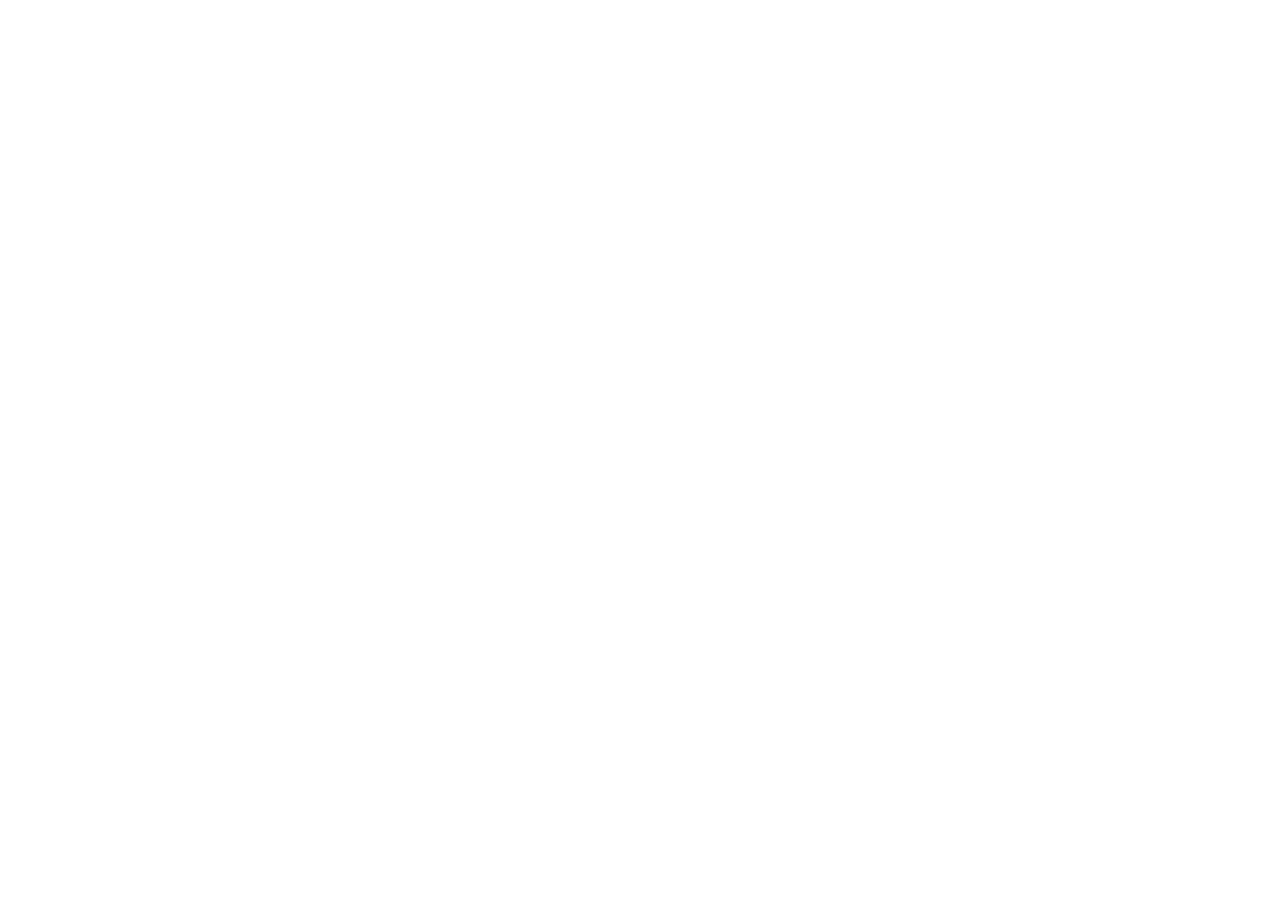
==== index.html @ 4b2efb28 "first commit" ====
<!DOCTYPE html>
<html lang="en">
<head>
    <meta charset="UTF-8">
    <meta name="viewport" content="width=device-width, initial-scale=1.0">
    <title>Document</title>
</head>
<body>
    
</body>
</html>
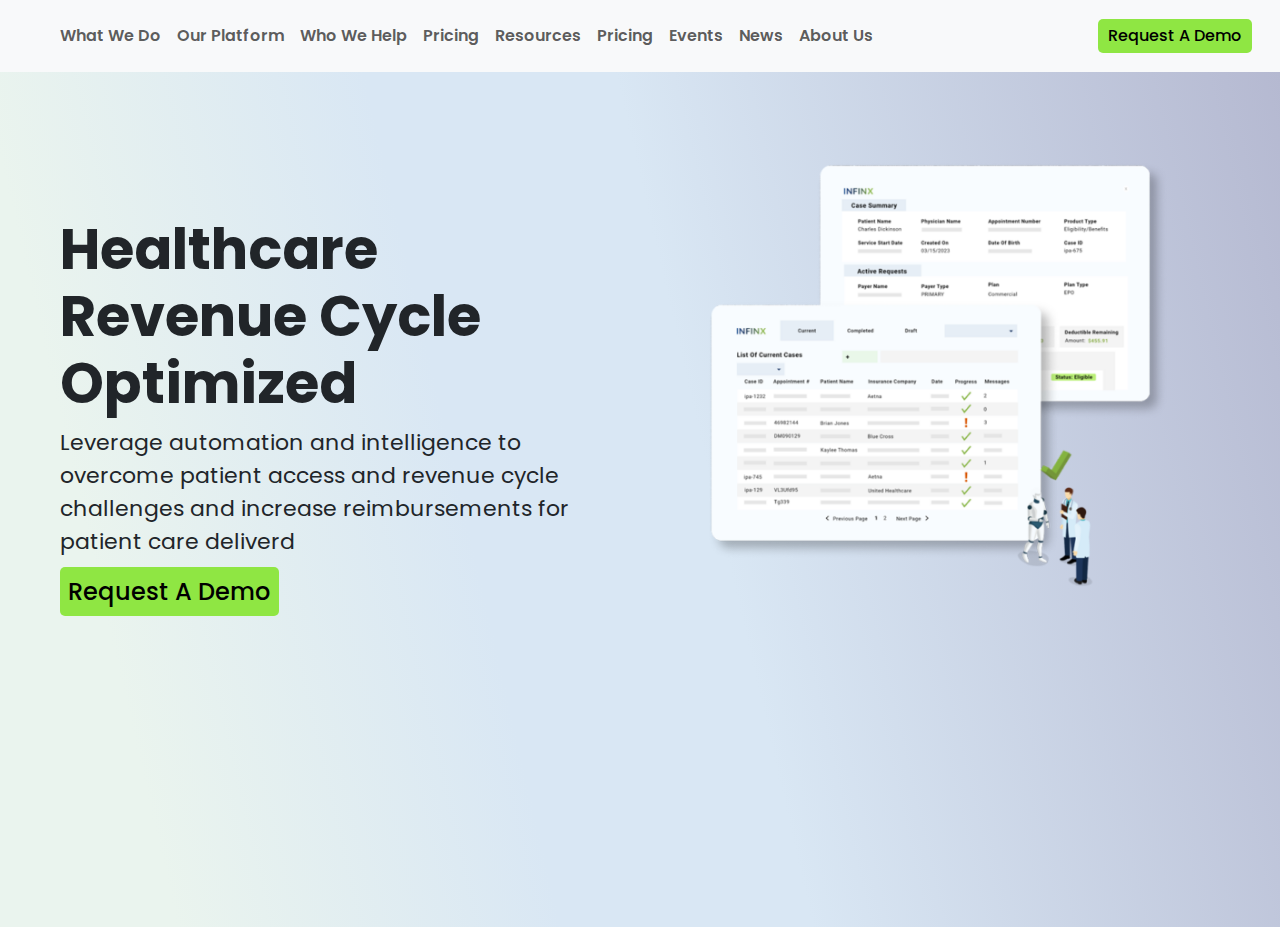
==== commit 75f78ab4: "first commit" ====
--- a/index.html
+++ b/index.html
@@ -1,11 +1,140 @@
 <!DOCTYPE html>
 <html lang="en">
-<head>
-    <meta charset="UTF-8">
-    <meta name="viewport" content="width=device-width, initial-scale=1.0">
+  <head>
+    <meta charset="UTF-8" />
+    <meta name="viewport" content="width=device-width, initial-scale=1.0" />
+    <link
+      href="https://cdn.jsdelivr.net/npm/bootstrap@5.3.3/dist/css/bootstrap.min.css"
+      rel="stylesheet"
+      integrity="sha384-QWTKZyjpPEjISv5WaRU9OFeRpok6YctnYmDr5pNlyT2bRjXh0JMhjY6hW+ALEwIH"
+      crossorigin="anonymous"
+    />
+
+    <link
+      rel="stylesheet"
+      href="https://cdn.jsdelivr.net/npm/bootstrap-icons@1.11.3/font/bootstrap-icons.min.css"
+    />
+
+    <link rel="preconnect" href="https://fonts.googleapis.com" />
+    <link rel="preconnect" href="https://fonts.gstatic.com" crossorigin />
+    <link
+      href="https://fonts.googleapis.com/css2?family=Poppins:wght@400;500;600;700;800;900&family=Roboto:wght@100;300;400;500&display=swap"
+      rel="stylesheet"
+    />
+    <link rel="stylesheet" href="style.css" />
     <title>Document</title>
-</head>
-<body>
-    
-</body>
-</html>+  </head>
+  <body class="poppins-regular">
+    <!-- Navigation Bar Start  -->
+    <nav class="navbar p-lg-3 sticky-top navbar-expand-lg bg-body-tertiary">
+      <div class="container-fluid">
+        <a class="navbar-brand" href="#">
+          <img
+            src="https://www.infinx.com/wp-content/uploads/2023/02/Infinx-Logo-2023-1.png"
+            alt=""
+          />
+        </a>
+        <!-- <button
+          
+        >
+          <span class="navbar-toggler-icon"></span>
+        </button> -->
+        <div
+          style="outline: none; border: none"
+          class="navbar-toggler hamburger"
+          type="button"
+          data-bs-toggle="collapse"
+          data-bs-target="#navbarSupportedContent"
+          aria-controls="navbarSupportedContent"
+          aria-expanded="false"
+          aria-label="Toggle navigation"
+          id="hamburger-1"
+        >
+          <span class="line"></span>
+          <span class="line"></span>
+          <span class="line"></span>
+        </div>
+        <div class="collapse navbar-collapse" id="navbarSupportedContent">
+          <ul class="ms-lg-2 navbar-nav me-auto mb-2 mb-lg-0">
+            <li class="nav-item">
+              <a class="nav-link" aria-current="page" href="#">What We Do</a>
+            </li>
+            <li class="nav-item">
+              <a class="nav-link" href="#">Our Platform</a>
+            </li>
+            <li class="nav-item">
+              <a class="nav-link" href="#">Who We Help</a>
+            </li>
+            <li class="nav-item">
+              <a class="nav-link" href="#">Pricing</a>
+            </li>
+            <li class="nav-item">
+              <a class="nav-link" href="#">Resources</a>
+            </li>
+            <li class="nav-item">
+              <a class="nav-link" href="#">Pricing</a>
+            </li>
+            <li class="nav-item">
+              <a class="nav-link" href="#">Events </a>
+            </li>
+            <li class="nav-item">
+              <a class="nav-link" href="#">News</a>
+            </li>
+            <li class="nav-item">
+              <a class="nav-link" href="#">About Us</a>
+            </li>
+            <!-- <li class="nav-item dropdown">
+              <a
+                class="nav-link dropdown-toggle"
+                href="#"
+                role="button"
+                data-bs-toggle="dropdown"
+                aria-expanded="false"
+              >
+                Dropdown
+              </a>
+              <ul class="dropdown-menu">
+                <li><a class="dropdown-item" href="#">Action</a></li>
+                <li><a class="dropdown-item" href="#">Another action</a></li>
+                <li><hr class="dropdown-divider" /></li>
+                <li>
+                  <a class="dropdown-item" href="#">Something else here</a>
+                </li>
+              </ul>
+            </li> -->
+          </ul>
+          <button class="btn_theme">Request A Demo</button>
+        </div>
+      </div>
+    </nav>
+    <!-- Navigation Bar End  -->
+    <div class="container-fluid main-body " >
+        <div class="row pt-md-5 p-lg-5">
+            <div class="mt-md-5 col-12 col-md-6 col-lg-6 pt-5">
+                <h1 class="fw-bold main-title">Healthcare Revenue Cycle Optimized</h1>
+                <p class="font-size-5">Leverage automation and intelligence to overcome patient access and revenue cycle challenges and increase reimbursements for patient care deliverd</p>
+                <a href="#" class="btn_theme fs-4 p-2 mt-5 ">Request A Demo</a>
+            </div>
+            <div class="col-12  col-md-6 col-lg-6 position-relative">
+                <img class="main_page_img mt-5 mt-md-2" src="images/main-poster.png" alt="image" />
+            </div>
+        </div>
+    </div>
+
+    <script
+      src="https://cdn.jsdelivr.net/npm/bootstrap@5.3.3/dist/js/bootstrap.bundle.min.js"
+      integrity="sha384-YvpcrYf0tY3lHB60NNkmXc5s9fDVZLESaAA55NDzOxhy9GkcIdslK1eN7N6jIeHz"
+      crossorigin="anonymous"
+    ></script>
+    <script>
+      document.addEventListener("DOMContentLoaded", function () {
+        var hamburgers = document.querySelectorAll(".hamburger");
+        hamburgers.forEach(function (hamburger) {
+          hamburger.addEventListener("click", function () {
+            this.classList.toggle("is-active");
+          });
+        });
+      });
+    </script>
+  </body>
+</html>
--- a/style.css
+++ b/style.css
@@ -0,0 +1,137 @@
+:root {
+    --theme-color: #8fe643;
+    --theme-backgrounc-color: white;
+    --theme-text-color: black;
+}
+*{
+    /* border:1px solid red; */
+}
+.poppins-regular {
+    font-family: "Poppins", sans-serif;
+    font-weight: 400;
+    font-style: normal;
+}
+
+.poppins-medium {
+    font-family: "Poppins", sans-serif;
+    font-weight: 500;
+    font-style: normal;
+}
+
+.poppins-semibold {
+    font-family: "Poppins", sans-serif;
+    font-weight: 600;
+    font-style: normal;
+}
+
+.poppins-bold {
+    font-family: "Poppins", sans-serif;
+    font-weight: 700;
+    font-style: normal;
+}
+
+.poppins-extrabold {
+    font-family: "Poppins", sans-serif;
+    font-weight: 800;
+    font-style: normal;
+}
+
+.poppins-black {
+    font-family: "Poppins", sans-serif;
+    font-weight: 900;
+    font-style: normal;
+}
+
+
+body {
+    /* font-family: "Poppins", sans-serif; */
+}
+
+a {
+    text-decoration: none;
+    color: black;
+}
+
+.navbar-nav .nav-item .nav-link {
+    font-weight: 600;
+    transition: all 0.4s ease-in;
+}
+
+.navbar-nav .nav-item .nav-link:hover {
+    color: var(--theme-color);
+}
+
+.btn_theme {
+    padding: 5px 10px;
+    outline: none;
+    border: none;
+    background-color: var(--theme-color);
+    border-radius: 5px;
+    font-weight: 500;
+}
+
+.hamburger .line {
+    width: 50px;
+    height: 5px;
+    background-color: var(--theme-color);
+    display: block;
+    margin: 8px auto;
+    -webkit-transition: all 0.3s ease-in-out;
+    -o-transition: all 0.3s ease-in-out;
+    transition: all 0.3s ease-in-out;
+}
+
+.hamburger:hover {
+    cursor: pointer;
+}
+
+#hamburger-1.is-active .line:nth-child(2) {
+    opacity: 0;
+}
+
+#hamburger-1.is-active .line:nth-child(1) {
+    -webkit-transform: translateY(13px) rotate(45deg);
+    -ms-transform: translateY(13px) rotate(45deg);
+    -o-transform: translateY(13px) rotate(45deg);
+    transform: translateY(13px) rotate(45deg);
+}
+
+#hamburger-1.is-active .line:nth-child(3) {
+    -webkit-transform: translateY(-13px) rotate(-45deg);
+    -ms-transform: translateY(-13px) rotate(-45deg);
+    -o-transform: translateY(-13px) rotate(-45deg);
+    transform: translateY(-13px) rotate(-45deg);
+}
+
+.main-body {
+    min-height:90vh;
+    background: transparent linear-gradient(257deg, #B5B9D1 0%, #D9E7F4 45%, #D9E7F4 62%, #EAF4EE 88%, #EAF4EE 100%) 0% 0% no-repeat padding-box !important;
+}
+
+.main_page_img {
+    width: 400px;
+    top: 50%;
+    left: 50%;
+    position: relative;
+    transform: translate(-50%, -50%);
+}
+
+@media screen and (min-width: 892px) {
+    .main-title {
+        font-size: 3.5rem;
+    }
+
+    .font-size-5 {
+        font-size: 22px;
+    }
+
+    .main_page_img {
+        width: 500px;
+        top: 50%;
+        left: 50%;
+        position: relative;
+        transform: translate(-50%, -50%);
+    }
+    .main-body {
+        min-height:95vh;}
+}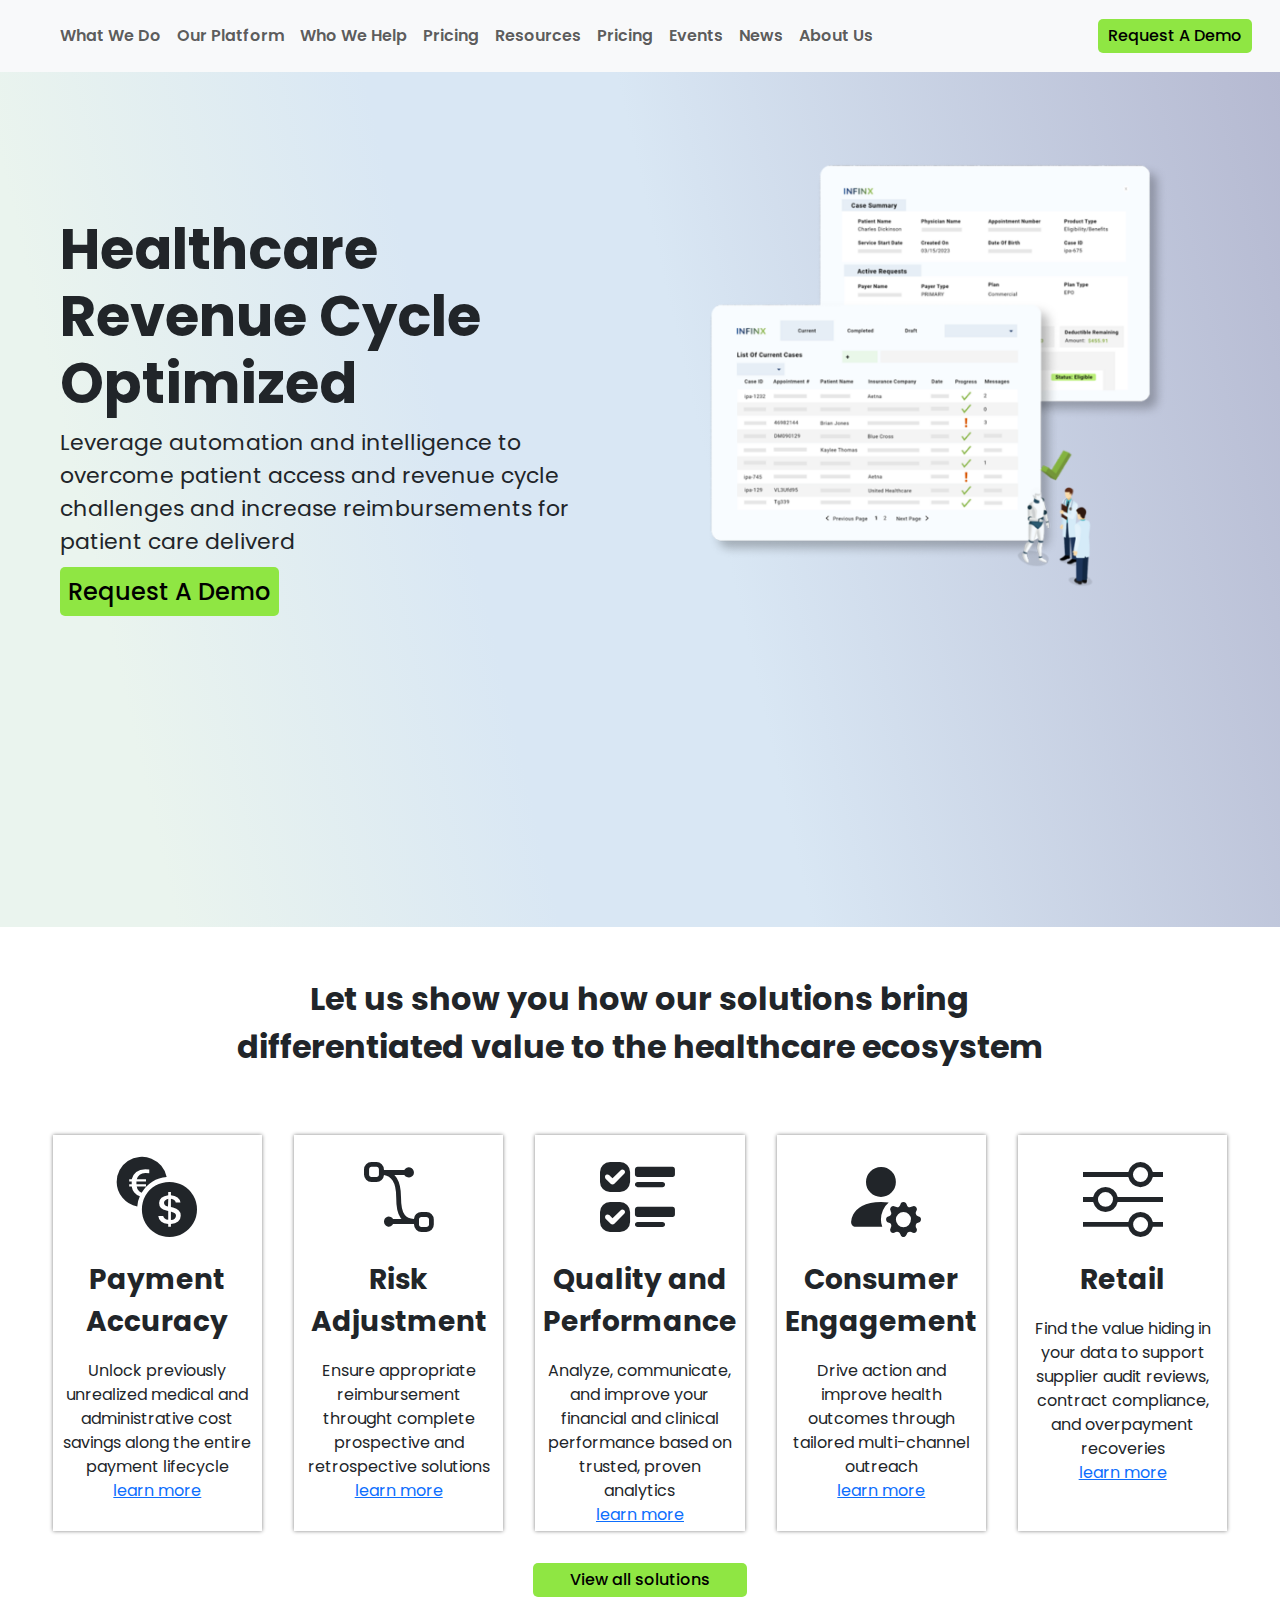
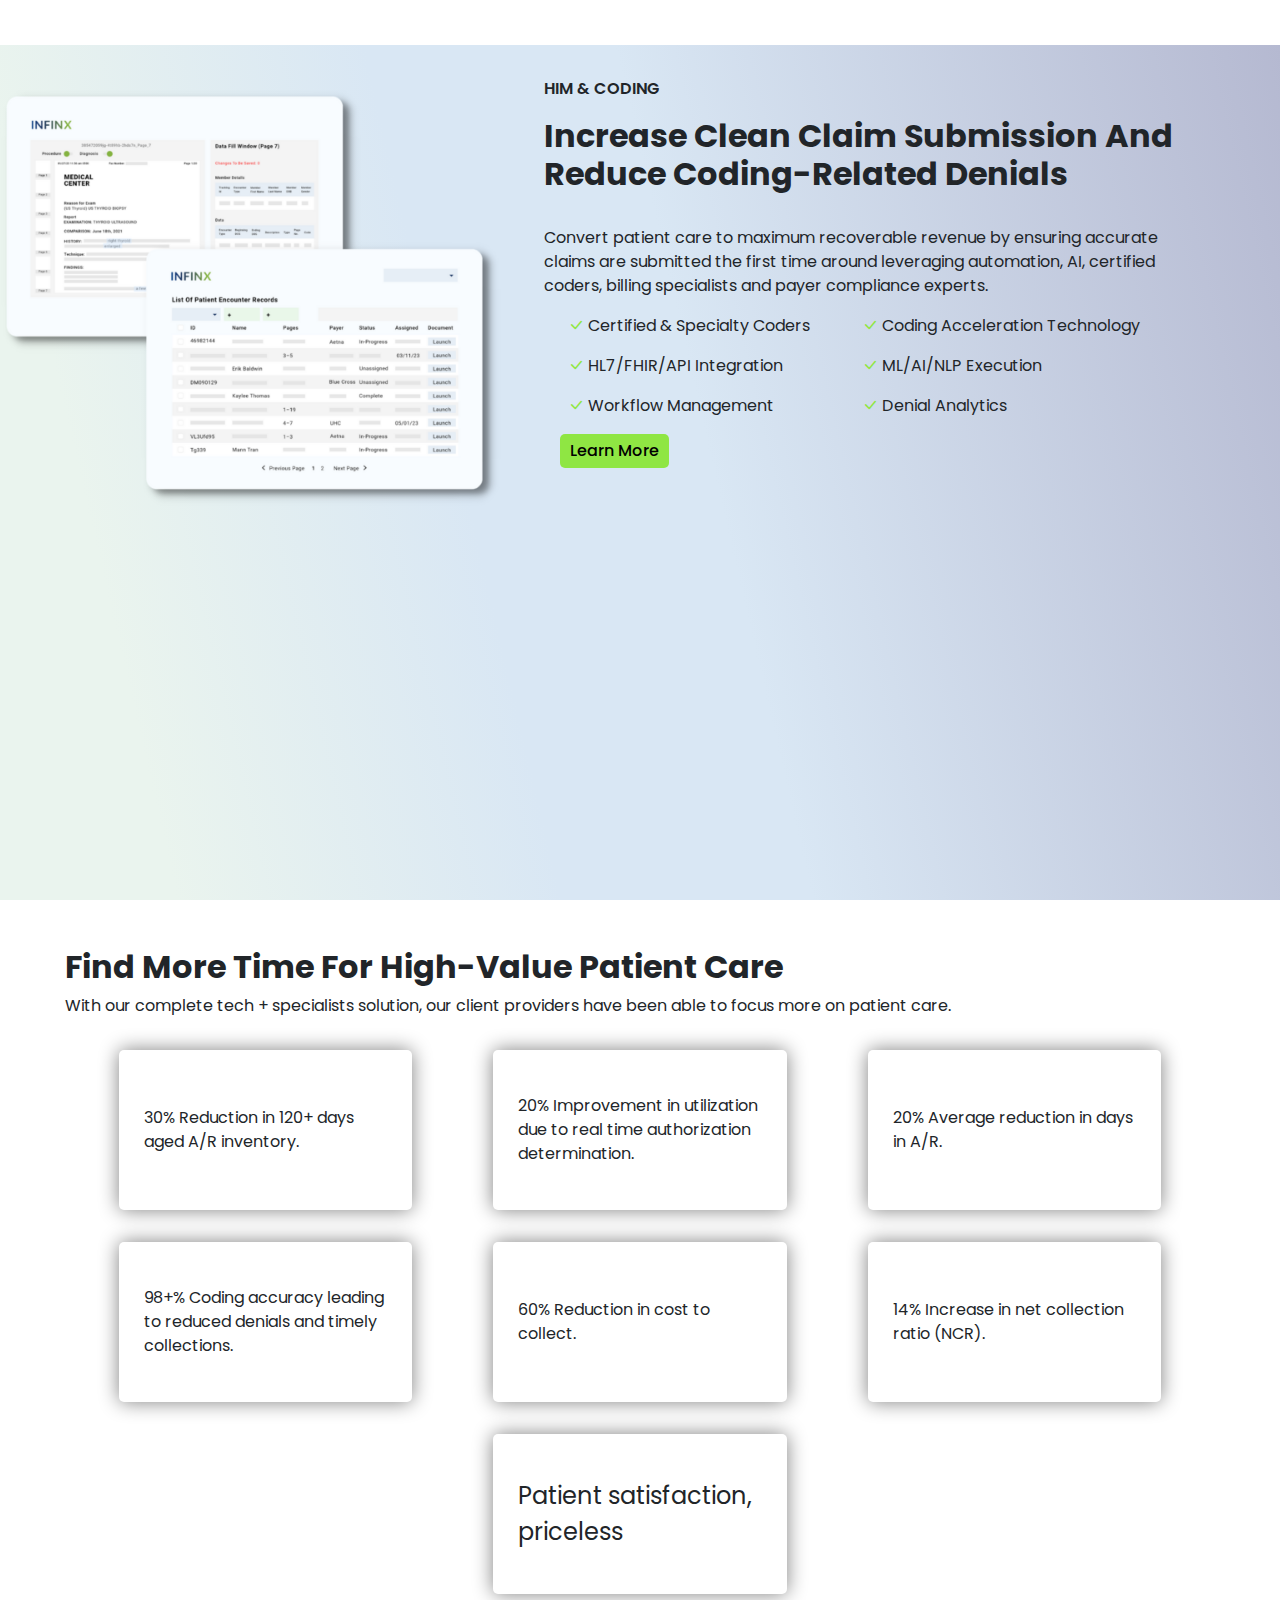
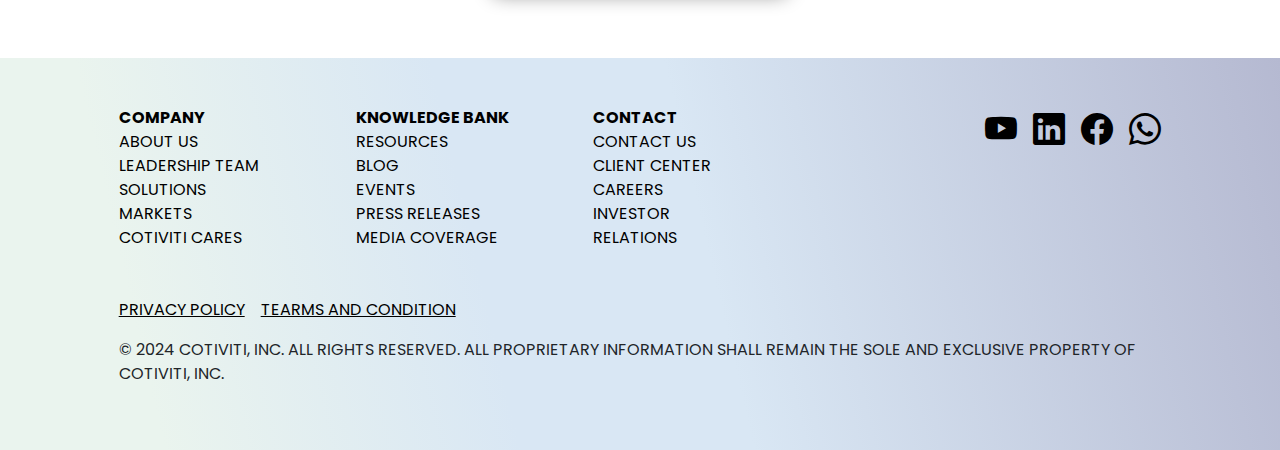
==== commit c5fc2df0: "Changes made" ====
--- a/index.html
+++ b/index.html
@@ -9,12 +9,10 @@
       integrity="sha384-QWTKZyjpPEjISv5WaRU9OFeRpok6YctnYmDr5pNlyT2bRjXh0JMhjY6hW+ALEwIH"
       crossorigin="anonymous"
     />
-
     <link
       rel="stylesheet"
       href="https://cdn.jsdelivr.net/npm/bootstrap-icons@1.11.3/font/bootstrap-icons.min.css"
     />
-
     <link rel="preconnect" href="https://fonts.googleapis.com" />
     <link rel="preconnect" href="https://fonts.gstatic.com" crossorigin />
     <link
@@ -35,10 +33,9 @@
           />
         </a>
         <!-- <button
-          
-        >
-          <span class="navbar-toggler-icon"></span>
-        </button> -->
+               >
+                 <span class="navbar-toggler-icon"></span>
+               </button> -->
         <div
           style="outline: none; border: none"
           class="navbar-toggler hamburger"
@@ -84,57 +81,542 @@
               <a class="nav-link" href="#">About Us</a>
             </li>
             <!-- <li class="nav-item dropdown">
-              <a
-                class="nav-link dropdown-toggle"
-                href="#"
-                role="button"
-                data-bs-toggle="dropdown"
-                aria-expanded="false"
-              >
-                Dropdown
-              </a>
-              <ul class="dropdown-menu">
-                <li><a class="dropdown-item" href="#">Action</a></li>
-                <li><a class="dropdown-item" href="#">Another action</a></li>
-                <li><hr class="dropdown-divider" /></li>
-                <li>
-                  <a class="dropdown-item" href="#">Something else here</a>
-                </li>
-              </ul>
-            </li> -->
+                     <a
+                       class="nav-link dropdown-toggle"
+                       href="#"
+                       role="button"
+                       data-bs-toggle="dropdown"
+                       aria-expanded="false"
+                     >
+                       Dropdown
+                     </a>
+                     <ul class="dropdown-menu">
+                       <li><a class="dropdown-item" href="#">Action</a></li>
+                       <li><a class="dropdown-item" href="#">Another action</a></li>
+                       <li><hr class="dropdown-divider" /></li>
+                       <li>
+                         <a class="dropdown-item" href="#">Something else here</a>
+                       </li>
+                     </ul>
+                     </li> -->
           </ul>
           <button class="btn_theme">Request A Demo</button>
         </div>
       </div>
     </nav>
     <!-- Navigation Bar End  -->
-    <div class="container-fluid main-body " >
-        <div class="row pt-md-5 p-lg-5">
-            <div class="mt-md-5 col-12 col-md-6 col-lg-6 pt-5">
-                <h1 class="fw-bold main-title">Healthcare Revenue Cycle Optimized</h1>
-                <p class="font-size-5">Leverage automation and intelligence to overcome patient access and revenue cycle challenges and increase reimbursements for patient care deliverd</p>
-                <a href="#" class="btn_theme fs-4 p-2 mt-5 ">Request A Demo</a>
-            </div>
-            <div class="col-12  col-md-6 col-lg-6 position-relative">
-                <img class="main_page_img mt-5 mt-md-2" src="images/main-poster.png" alt="image" />
-            </div>
-        </div>
+    <div class="container-fluid main-body">
+      <div class="row pt-md-5 p-lg-5">
+        <div class="mt-md-5 col-12 col-md-6 col-lg-6 pt-5">
+          <h1 class="fw-bold main-title">Healthcare Revenue Cycle Optimized</h1>
+          <p class="font-size-5">
+            Leverage automation and intelligence to overcome patient access and
+            revenue cycle challenges and increase reimbursements for patient
+            care deliverd
+          </p>
+          <a href="#" class="btn_theme fs-4 p-2 mt-5">Request A Demo</a>
+        </div>
+        <div class="col-12 col-md-6 col-lg-6 position-relative">
+          <img
+            class="main_page_img mt-5 mt-md-2"
+            src="images/main-poster.png"
+            alt="image"
+          />
+        </div>
+      </div>
     </div>
-
-    <script
-      src="https://cdn.jsdelivr.net/npm/bootstrap@5.3.3/dist/js/bootstrap.bundle.min.js"
-      integrity="sha384-YvpcrYf0tY3lHB60NNkmXc5s9fDVZLESaAA55NDzOxhy9GkcIdslK1eN7N6jIeHz"
-      crossorigin="anonymous"
-    ></script>
-    <script>
-      document.addEventListener("DOMContentLoaded", function () {
-        var hamburgers = document.querySelectorAll(".hamburger");
-        hamburgers.forEach(function (hamburger) {
-          hamburger.addEventListener("click", function () {
-            this.classList.toggle("is-active");
-          });
+    <div class="container-fluid">
+      <div class="row position-relative">
+        <div
+          class="my-5 col-12 col-md-8 text-center fs-2 fw-bold position-relative top-0 start-50 translate-middle-x"
+        >
+          Let us show you how our solutions bring differentiated value to the
+          healthcare ecosystem
+        </div>
+
+        <!-- Card For Desktop End  -->
+
+        <div class="col-12 d-none d-md-block">
+          <div class="d-flex justify-content-center">
+            <div
+              class="col-md-2 mx-3 my-3 text-center cursor_pointer px-2 py-1"
+            >
+              <div class="card-icon">
+                <i class="bi bi-currency-exchange"></i>
+              </div>
+              <div>
+                <p class="fs-3 fw-bold">Payment Accuracy</p>
+              </div>
+              <div>
+                Unlock previously unrealized medical and administrative cost
+                savings along the entire payment lifecycle
+              </div>
+              <div>
+                <a href="#" class="text-primary text-decoration-underline"
+                  >learn more</a
+                >
+              </div>
+            </div>
+            <div
+              class="col-md-2 mx-3 my-3 text-center cursor_pointer px-2 py-1"
+            >
+              <div class="card-icon">
+                <i class="bi bi-bezier2"></i>
+              </div>
+              <div>
+                <p class="fs-3 fw-bold">Risk Adjustment</p>
+              </div>
+              <div>
+                Ensure appropriate reimbursement throught complete prospective
+                and retrospective solutions
+              </div>
+              <div>
+                <a href="#" class="text-primary text-decoration-underline"
+                  >learn more</a
+                >
+              </div>
+            </div>
+            <div
+              class="col-md-2 mx-3 my-3 text-center cursor_pointer px-2 py-1"
+            >
+              <div class="card-icon">
+                <i class="bi bi-ui-checks"></i>
+              </div>
+              <div>
+                <p class="fs-3 fw-bold">Quality and Performance</p>
+              </div>
+              <div>
+                Analyze, communicate, and improve your financial and clinical
+                performance based on trusted, proven analytics
+              </div>
+              <div>
+                <a href="#" class="text-primary text-decoration-underline"
+                  >learn more</a
+                >
+              </div>
+            </div>
+            <div
+              class="col-md-2 mx-3 my-3 text-center cursor_pointer px-2 py-1"
+            >
+              <div class="card-icon">
+                <i class="bi bi-person-fill-gear"></i>
+              </div>
+              <div>
+                <p class="fs-3 fw-bold">Consumer Engagement</p>
+              </div>
+              <div>
+                Drive action and improve health outcomes through tailored
+                multi-channel outreach
+              </div>
+              <div>
+                <a href="#" class="text-primary text-decoration-underline"
+                  >learn more</a
+                >
+              </div>
+            </div>
+            <div
+              class="col-md-2 mx-3 my-3 text-center cursor_pointer px-2 py-1"
+            >
+              <div class="card-icon">
+                <i class="bi bi-sliders"></i>
+              </div>
+              <div>
+                <p class="fs-3 fw-bold">Retail</p>
+              </div>
+              <div>
+                Find the value hiding in your data to support supplier audit
+                reviews, contract compliance, and overpayment recoveries
+              </div>
+              <div>
+                <a href="#" class="text-primary text-decoration-underline"
+                  >learn more</a
+                >
+              </div>
+            </div>
+          </div>
+        </div>
+
+        <!-- Card For Desktop End  -->
+
+        <!-- Card For For Start  -->
+
+        <div id="cardContainer" class="d-block d-md-none row text-center pos">
+          <div
+            class="col-10 card position-relative top-0 start-50 translate-middle-x px-2 py-4"
+            id="card1"
+          >
+            <div class="card-icon">
+              <i class="bi bi-currency-exchange"></i>
+            </div>
+            <div>
+              <p class="fs-3 fw-bold">Payment Accuracy</p>
+            </div>
+            <div>
+              Unlock previously unrealized medical and administrative cost
+              savings along the entire payment lifecycle
+            </div>
+            <div>
+              <a href="#" class="text-primary text-decoration-underline"
+                >learn more</a
+              >
+            </div>
+          </div>
+          <div
+            class="col-10 card position-relative top-0 start-50 translate-middle-x px-2 py-4"
+            id="card2"
+          >
+            <div class="card-icon">
+              <i class="bi bi-bezier2"></i>
+            </div>
+            <div>
+              <p class="fs-3 fw-bold">Risk Adjustment</p>
+            </div>
+            <div>
+              Ensure appropriate reimbursement throught complete prospective and
+              retrospective solutions
+            </div>
+            <div>
+              <a href="#" class="text-primary text-decoration-underline"
+                >learn more</a
+              >
+            </div>
+          </div>
+          <div
+            class="col-10 card position-relative top-0 start-50 translate-middle-x px-2 py-4"
+            id="card3"
+          >
+            <div class="card-icon">
+              <i class="bi bi-ui-checks"></i>
+            </div>
+            <div>
+              <p class="fs-3 fw-bold">Quality and Performance</p>
+            </div>
+            <div>
+              Analyze, communicate, and improve your financial and clinical
+              performance based on trusted, proven analytics
+            </div>
+            <div>
+              <a href="#" class="text-primary text-decoration-underline"
+                >learn more</a
+              >
+            </div>
+          </div>
+          <div
+            class="col-10 card position-relative top-0 start-50 translate-middle-x px-2 py-4"
+            id="card4"
+          >
+            <div class="card-icon">
+              <i class="bi bi-person-fill-gear"></i>
+            </div>
+            <div>
+              <p class="fs-3 fw-bold">Consumer Engagement</p>
+            </div>
+            <div>
+              Drive action and improve health outcomes through tailored
+              multi-channel outreach
+            </div>
+            <div>
+              <a href="#" class="text-primary text-decoration-underline"
+                >learn more</a
+              >
+            </div>
+          </div>
+          <div
+            class="col-10 card position-relative top-0 start-50 translate-middle-x px-2 py-4"
+            id="card5"
+          >
+            <div class="card-icon">
+              <i class="bi bi-sliders"></i>
+            </div>
+            <div>
+              <p class="fs-3 fw-bold">Retail</p>
+            </div>
+            <div>
+              Find the value hiding in your data to support supplier audit
+              reviews, contract compliance, and overpayment recoveries
+            </div>
+            <div>
+              <a href="#" class="text-primary text-decoration-underline"
+                >learn more</a
+              >
+            </div>
+          </div>
+        </div>
+        <div class="mt-3 text-center d-block d-md-none">
+          <!-- Show only on mobile -->
+          <span class="dot" onclick="goToCard(0)" id="dot0"></span>
+          <span class="dot" onclick="goToCard(1)" id="dot1"></span>
+          <span class="dot" onclick="goToCard(2)" id="dot2"></span>
+          <span class="dot" onclick="goToCard(3)" id="dot3"></span>
+          <span class="dot" onclick="goToCard(4)" id="dot4"></span>
+        </div>
+        <!-- Card For For End  -->
+      </div>
+      <div class="row my-3 d-flex justify-content-center">
+        <button class="col-auto col-md-2 slide btn_theme">
+          View all solutions
+        </button>
+      </div>
+    </div>
+    <div class="container-fluid mt-lg-5 pt-lg-4 main-body">
+      <div class="row d-flex justify-content-center">
+        <div class="col-lg-4 mx-md-3 col-12 my-2">
+          <img class="main_page_img mt-5 mt-md-2" src="images/poster-3.png" />
+        </div>
+        <div class="col-lg-7 mx-md-3 px-lg-5 col-12 my-2 position-relative">
+          <p class="fw-semibold">HIM & CODING</p>
+          <h3 class="fs-2 fw-bold">
+            Increase Clean Claim Submission And Reduce Coding-Related Denials
+          </h3>
+          <br />
+          <p>
+            Convert patient care to maximum recoverable revenue by ensuring
+            accurate claims are submitted the first time around leveraging
+            automation, AI, certified coders, billing specialists and payer
+            compliance experts.
+          </p>
+          <div class="d-md-inline-block mx-5 mx-md-4">
+            <p>
+              <i class="bi fw-bold bi-check-lg text_color_theme"></i>
+              Certified & Specialty Coders
+            </p>
+            <p>
+              <i class="bi fw-bold bi-check-lg text_color_theme"></i>
+              HL7/FHIR/API Integration
+            </p>
+            <p>
+              <i class="bi fw-bold bi-check-lg text_color_theme"></i>
+              Workflow Management
+            </p>
+          </div>
+          <div class="d-md-inline-block mx-5 mx-md-4">
+            <p>
+              <i class="bi fw-bold bi-check-lg text_color_theme"></i>
+              Coding Acceleration Technology
+            </p>
+            <p>
+              <i class="bi fw-bold bi-check-lg text_color_theme"></i>
+              ML/AI/NLP Execution
+            </p>
+            <p>
+              <i class="bi fw-bold bi-check-lg text_color_theme"></i>
+              Denial Analytics
+            </p>
+          </div>
+          <button class="btn_theme ms-3 d-block">Learn More</button>
+        </div>
+      </div>
+    </div>
+    <div class="container-fluid mt-5 mb-3">
+      <div class="row d-flex justify-content-center">
+        <div class="col-12 col-md-11">
+          <h3 class="fs-2 fw-bold">
+            Find More Time For High-Value Patient Care
+          </h3>
+          <p>
+            With our complete tech + specialists solution, our client providers
+            have been able to focus more on patient care.
+          </p>
+          <div class="row d-flex justify-content-evenly">
+            <div class="card_features col-10 col-md-5 col-lg-3 mx-3 my-3">
+              30% Reduction in 120+ days aged A/R inventory.
+            </div>
+            <div class="card_features col-10 col-md-5 col-lg-3 mx-3 my-3">
+              20% Improvement in utilization due to real time authorization
+              determination.
+            </div>
+            <div class="card_features col-10 col-md-5 col-lg-3 mx-3 my-3">
+              20% Average reduction in days in A/R.
+            </div>
+            <div class="card_features col-10 col-md-5 col-lg-3 mx-3 my-3">
+              98+% Coding accuracy leading to reduced denials and timely
+              collections.
+            </div>
+            <div class="card_features col-10 col-md-5 col-lg-3 mx-3 my-3">
+              60% Reduction in cost to collect.
+            </div>
+            <div class="card_features col-10 col-md-5 col-lg-3 mx-3 my-3">
+              14% Increase in net collection ratio (NCR).
+            </div>
+            <div class="card_features col-10 col-md-5 col-lg-3 mx-3 my-3 fs-4">
+              Patient satisfaction, priceless
+            </div>
+          </div>
+        </div>
+      </div>
+    </div>
+    <div class="footer container-fluid text-center text-md-start mt-5 py-5">
+      <div class="row d-flex justify-content-center">
+        <div class="col-12 col-md-10">
+          <div class="row d-flex justify-content-between">
+            <div class="col-12 col-md-4 col-lg-2 mt-3 mt-lg-0">
+              <a href="#" class="d-block fw-bold">COMPANY</a>
+              <a href="#" class="d-block">ABOUT US</a>
+              <a href="#" class="d-block">LEADERSHIP TEAM</a>
+              <a href="#" class="d-block">SOLUTIONS</a>
+              <a href="#" class="d-block">MARKETS</a>
+              <a href="#" class="d-block">COTIVITI CARES</a>
+            </div>
+            <div class="col-12 col-md-4 col-lg-2 mt-3 mt-lg-0">
+              <a href="#" class="d-block fw-bold">KNOWLEDGE BANK</a>
+              <a href="#" class="d-block">RESOURCES</a>
+              <a href="#" class="d-block">BLOG</a>
+              <a href="#" class="d-block">EVENTS</a>
+              <a href="#" class="d-block">PRESS RELEASES</a>
+              <a href="#" class="d-block">MEDIA COVERAGE</a>
+            </div>
+            <div class="col-12 col-md-6 col-lg-2 mt-3 mt-lg-0">
+              <a href="#" class="d-block fw-bold">CONTACT</a>
+              <a href="#" class="d-block">CONTACT US</a>
+              <a href="#" class="d-block">CLIENT CENTER</a>
+              <a href="#" class="d-block">CAREERS</a>
+              <a href="#" class="d-block">INVESTOR RELATIONS</a>
+            </div>
+            <div class="col-12 col-md-4 mt-3 mt-lg-0">
+              <div
+                class="d-flex gap-3 justify-content-center justify-content-lg-end"
+              >
+                <a href="" class="fs-2 fw-bold d-inline-block">
+                  <i class="bi bi-youtube"></i>
+                </a>
+                <a href="" class="fs-2 fw-bold d-inline-block">
+                  <i class="bi bi-linkedin"></i>
+                </a>
+                <a href="" class="fs-2 fw-bold d-inline-block">
+                  <i class="bi bi-facebook"></i>
+                </a>
+                <a href="" class="fs-2 fw-bold d-inline-block">
+                  <i class="bi bi-whatsapp"></i>
+                </a>
+              </div>
+            </div>
+          </div>
+          <div class="row mt-5">
+            <p>
+              <a href="" class="d-inline text-decoration-underline"
+                >PRIVACY POLICY</a
+              >
+              &nbsp;&nbsp;
+              <a href="" class="d-inline text-decoration-underline"
+                >TEARMS AND CONDITION</a
+              >
+            </p>
+            <p>
+              © 2024 COTIVITI, INC. ALL RIGHTS RESERVED. ALL PROPRIETARY
+              INFORMATION SHALL REMAIN THE SOLE AND EXCLUSIVE PROPERTY OF
+              COTIVITI, INC.
+            </p>
+          </div>
+        </div>
+      </div>
+    </div>
+  </body>
+  <script
+    src="https://cdn.jsdelivr.net/npm/bootstrap@5.3.3/dist/js/bootstrap.bundle.min.js"
+    integrity="sha384-YvpcrYf0tY3lHB60NNkmXc5s9fDVZLESaAA55NDzOxhy9GkcIdslK1eN7N6jIeHz"
+    crossorigin="anonymous"
+  ></script>
+  <script>
+    document.addEventListener("DOMContentLoaded", function () {
+      var hamburgers = document.querySelectorAll(".hamburger");
+      hamburgers.forEach(function (hamburger) {
+        hamburger.addEventListener("click", function () {
+          this.classList.toggle("is-active");
         });
       });
-    </script>
-  </body>
+    });
+  </script>
+  <script>
+    document.addEventListener("DOMContentLoaded", function () {
+      var currentIndex = 0;
+      var cards = document.querySelectorAll(".card");
+      var numCards = cards.length;
+
+      function showCard(index) {
+        cards.forEach(function (card) {
+          card.style.display = "none";
+        });
+        cards[index].style.display = "block";
+      }
+
+      function updateNavigationButtons() {
+        document.querySelectorAll(".dot").forEach(function (dot, index) {
+          if (index === currentIndex) {
+            dot.classList.add("active");
+          } else {
+            dot.classList.remove("active");
+          }
+        });
+      }
+
+      function goToCard(index) {
+        currentIndex = index;
+        showCard(currentIndex);
+        updateNavigationButtons();
+      }
+
+      cards.forEach(function (card, index) {
+        var touchStartX, touchEndX;
+        card.addEventListener("touchstart", function (evt) {
+          touchStartX = evt.touches[0].clientX;
+        });
+        card.addEventListener("touchmove", function (evt) {
+          touchEndX = evt.touches[0].clientX;
+        });
+        card.addEventListener("touchend", function (evt) {
+          var diff = touchEndX - touchStartX;
+          if (diff > 50 && currentIndex > 0) {
+            currentIndex--;
+            showCard(currentIndex);
+            updateNavigationButtons();
+          } else if (diff < -50 && currentIndex < numCards - 1) {
+            currentIndex++;
+            showCard(currentIndex);
+            updateNavigationButtons();
+          }
+        });
+      });
+
+      // Show all cards on desktop view
+      function checkWindowSize() {
+        var windowWidth = window.innerWidth;
+        if (windowWidth >= 992) {
+          // For screens larger than or equal to 992px (desktop)
+          cards.forEach(function (card) {
+            card.classList.remove("col-md-12");
+            card.classList.add("col-lg-2");
+          });
+        } else {
+          // For screens smaller than 992px (mobile)
+          cards.forEach(function (card) {
+            card.classList.remove("col-lg-2");
+            card.classList.add("col-md-12");
+          });
+          showCard(currentIndex); // Show only the current card
+        }
+      }
+
+      // Show the first card initially
+      showCard(0);
+      updateNavigationButtons();
+
+      // Check window size initially and add resize event listener
+      checkWindowSize();
+      window.addEventListener("resize", checkWindowSize);
+
+      // Automatically change cards every 3 seconds on mobile view
+      function autoChangeCard() {
+        setInterval(function () {
+          if (window.innerWidth < 992) {
+            // Only on mobile view
+            currentIndex = (currentIndex + 1) % numCards;
+            showCard(currentIndex);
+            updateNavigationButtons();
+          }
+        }, 3000);
+      }
+
+      autoChangeCard();
+    });
+  </script>
 </html>
--- a/style.css
+++ b/style.css
@@ -80,7 +80,9 @@
     -o-transition: all 0.3s ease-in-out;
     transition: all 0.3s ease-in-out;
 }
-
+.text_color_theme{
+    color:var(--theme-color)
+}
 .hamburger:hover {
     cursor: pointer;
 }
@@ -109,7 +111,7 @@
 }
 
 .main_page_img {
-    width: 400px;
+    width: 370px;
     top: 50%;
     left: 50%;
     position: relative;
@@ -134,4 +136,41 @@
     }
     .main-body {
         min-height:95vh;}
-}+}
+.card-icon{
+    font-size: 5rem;
+}
+.cursor_pointer{
+    cursor: pointer;
+    box-shadow: 0px 0px 4px gray;
+    transition: all 0.3s ease-in;
+}
+.cursor_pointer:hover{
+    transform: scale(1.1,1.1);
+    background-color:var(--theme-backgrounc-color);
+}
+.dot {
+    height: 15px;
+    width: 15px;
+    background-color: #bbb;
+    border-radius: 50%;
+    display: inline-block;
+    margin: 0 5px;
+    cursor: pointer;
+  }
+  .active {
+    background-color: #333;
+  }
+  .card_features{
+    /* border:1px solid red; */
+    box-shadow: 0px 0px 20px gray;
+    border-radius: 5px;
+    height: 10rem;
+    display: flex;
+    padding:20px 25px;
+    /* justify-content: center; */
+    align-items: center;
+  }
+  .footer {
+    background: transparent linear-gradient(257deg, #B5B9D1 0%, #D9E7F4 45%, #D9E7F4 62%, #EAF4EE 88%, #EAF4EE 100%) 0% 0% no-repeat padding-box !important;
+  }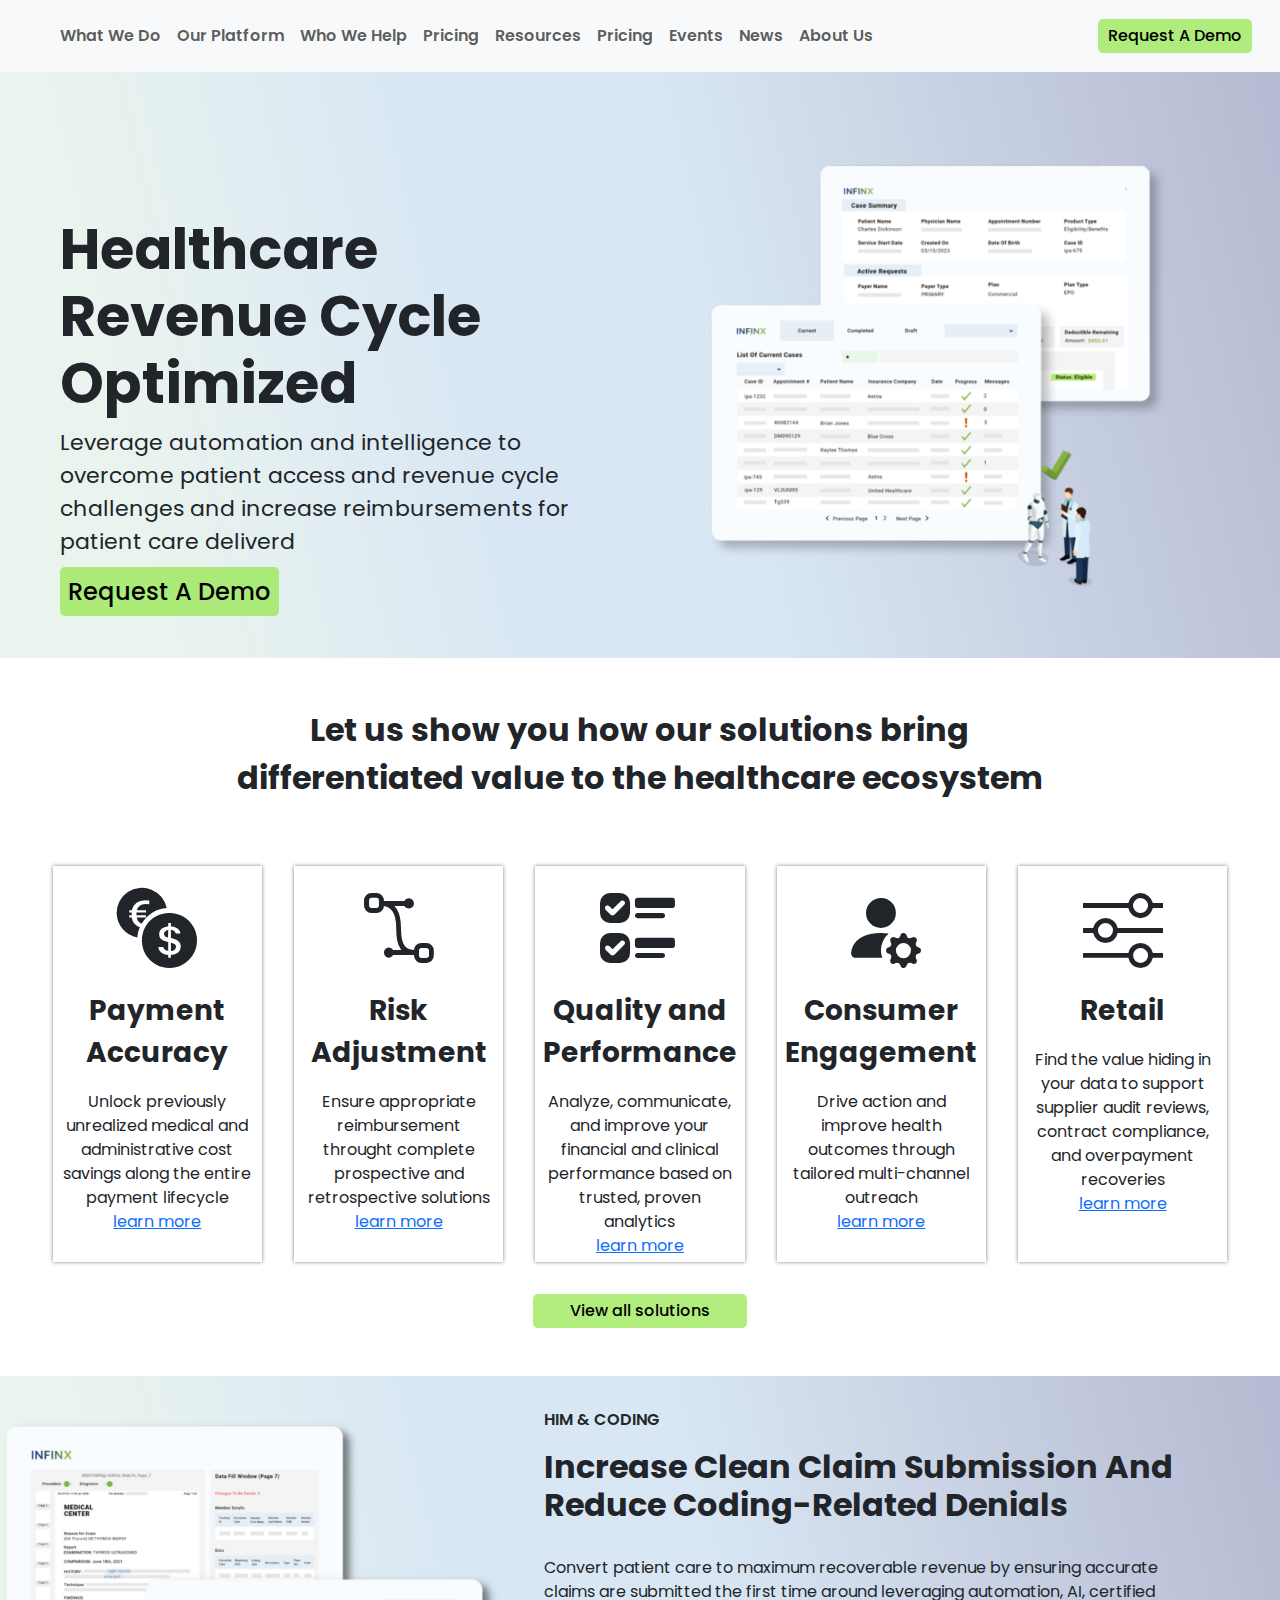
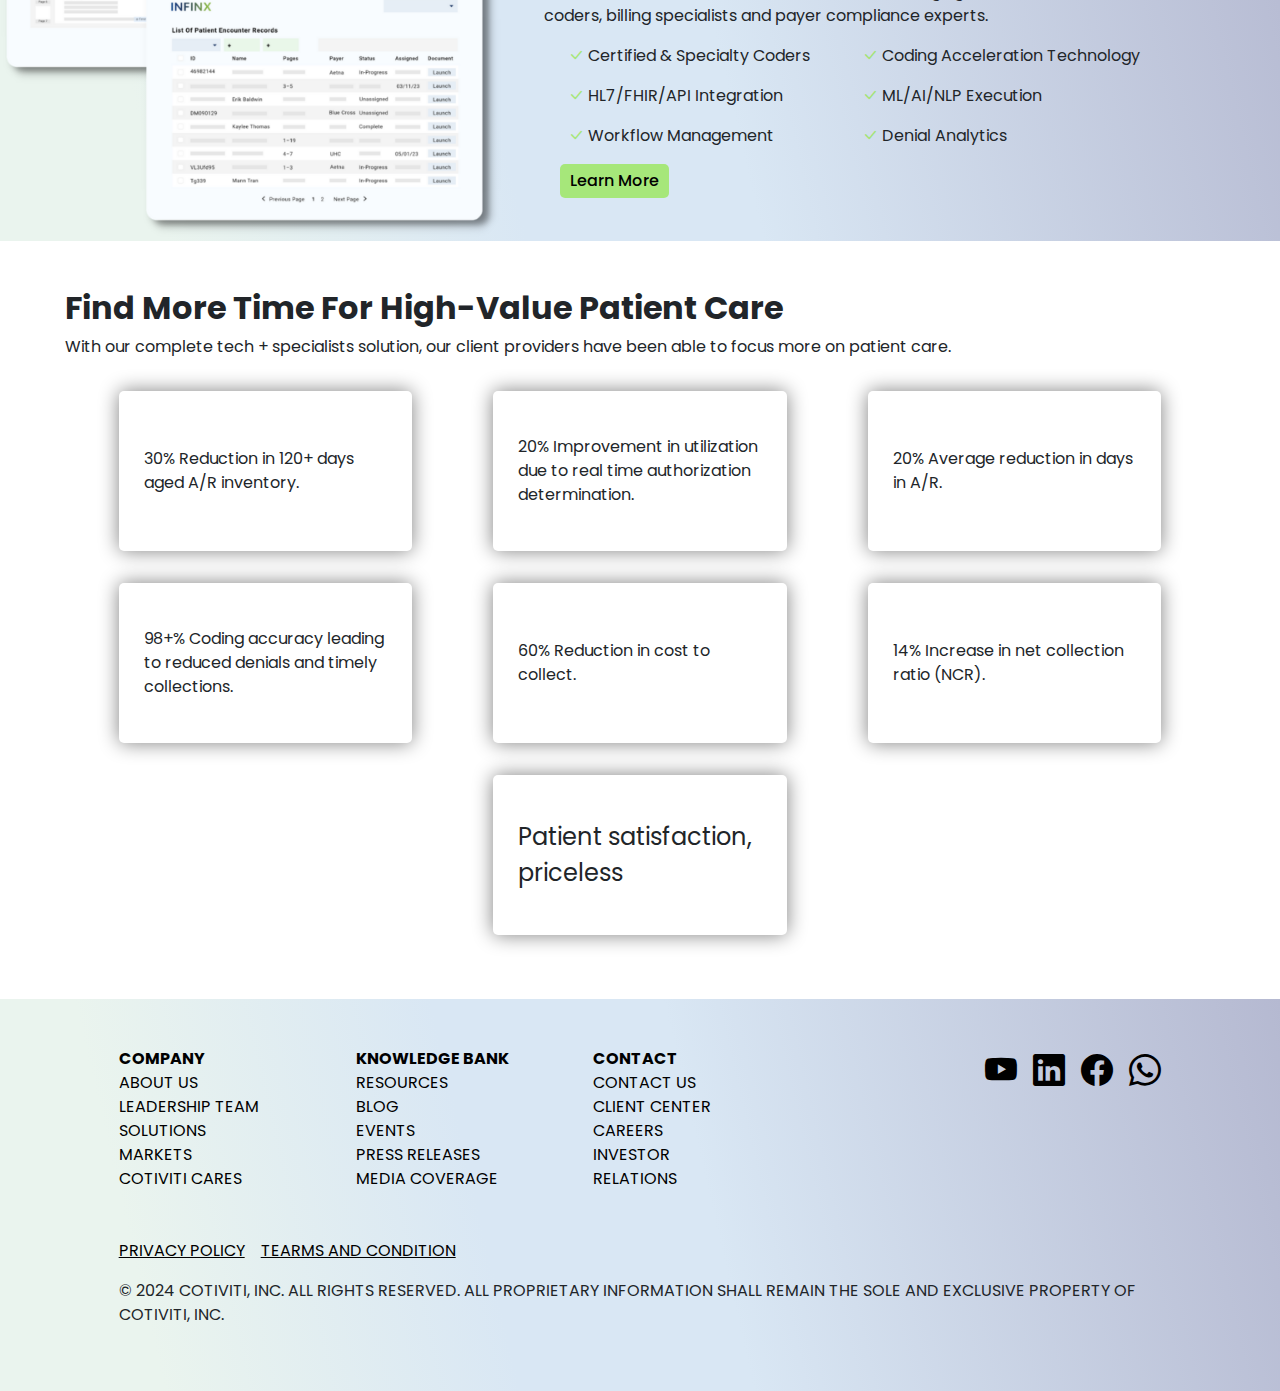
==== commit 2ef4d13d: "about us added" ====
--- a/index.html
+++ b/index.html
@@ -20,13 +20,13 @@
       rel="stylesheet"
     />
     <link rel="stylesheet" href="style.css" />
-    <title>Document</title>
+    <title>Home </title>
   </head>
   <body class="poppins-regular">
     <!-- Navigation Bar Start  -->
     <nav class="navbar p-lg-3 sticky-top navbar-expand-lg bg-body-tertiary">
       <div class="container-fluid">
-        <a class="navbar-brand" href="#">
+        <a class="navbar-brand" href="/">
           <img
             src="https://www.infinx.com/wp-content/uploads/2023/02/Infinx-Logo-2023-1.png"
             alt=""
@@ -78,7 +78,7 @@
               <a class="nav-link" href="#">News</a>
             </li>
             <li class="nav-item">
-              <a class="nav-link" href="#">About Us</a>
+              <a class="nav-link" href="./aboutus.html">About Us</a>
             </li>
             <!-- <li class="nav-item dropdown">
                      <a
@@ -237,111 +237,113 @@
         </div>
 
         <!-- Card For Desktop End  -->
-
-        <!-- Card For For Start  -->
-
-        <div id="cardContainer" class="d-block d-md-none row text-center pos">
-          <div
-            class="col-10 card position-relative top-0 start-50 translate-middle-x px-2 py-4"
-            id="card1"
-          >
-            <div class="card-icon">
-              <i class="bi bi-currency-exchange"></i>
-            </div>
-            <div>
-              <p class="fs-3 fw-bold">Payment Accuracy</p>
-            </div>
-            <div>
-              Unlock previously unrealized medical and administrative cost
-              savings along the entire payment lifecycle
-            </div>
-            <div>
-              <a href="#" class="text-primary text-decoration-underline"
-                >learn more</a
-              >
+        <center>
+          <div id="cardContainer" class="d-block d-md-none row text-center pos">
+            <div
+              class="col-10 card position-relative top-0 start-50 translate-middle-x px-2 py-4"
+              id="card1"
+            >
+              <div class="card-icon">
+                <i class="bi bi-currency-exchange"></i>
+              </div>
+              <div>
+                <p class="fs-3 fw-bold">Payment Accuracy</p>
+              </div>
+              <div>
+                Unlock previously unrealized medical and administrative cost
+                savings along the entire payment lifecycle
+              </div>
+              <div>
+                <a href="#" class="text-primary text-decoration-underline"
+                  >learn more</a
+                >
+              </div>
+            </div>
+            <div
+              class="col-10 card position-relative top-0 start-50 translate-middle-x px-2 py-4"
+              id="card2"
+            >
+              <div class="card-icon">
+                <i class="bi bi-bezier2"></i>
+              </div>
+              <div>
+                <p class="fs-3 fw-bold">Risk Adjustment</p>
+              </div>
+              <div>
+                Ensure appropriate reimbursement throught complete prospective and
+                retrospective solutions
+              </div>
+              <div>
+                <a href="#" class="text-primary text-decoration-underline"
+                  >learn more</a
+                >
+              </div>
+            </div>
+            <div
+              class="col-10 card position-relative top-0 start-50 translate-middle-x px-2 py-4"
+              id="card3"
+            >
+              <div class="card-icon">
+                <i class="bi bi-ui-checks"></i>
+              </div>
+              <div>
+                <p class="fs-3 fw-bold">Quality and Performance</p>
+              </div>
+              <div>
+                Analyze, communicate, and improve your financial and clinical
+                performance based on trusted, proven analytics
+              </div>
+              <div>
+                <a href="#" class="text-primary text-decoration-underline"
+                  >learn more</a
+                >
+              </div>
+            </div>
+            <div
+              class="col-10 card position-relative top-0 start-50 translate-middle-x px-2 py-4"
+              id="card4"
+            >
+              <div class="card-icon">
+                <i class="bi bi-person-fill-gear"></i>
+              </div>
+              <div>
+                <p class="fs-3 fw-bold">Consumer Engagement</p>
+              </div>
+              <div>
+                Drive action and improve health outcomes through tailored
+                multi-channel outreach
+              </div>
+              <div>
+                <a href="#" class="text-primary text-decoration-underline"
+                  >learn more</a
+                >
+              </div>
+            </div>
+            <div
+              class="col-10 card position-relative top-0 start-50 translate-middle-x px-2 py-4"
+              id="card5"
+            >
+              <div class="card-icon">
+                <i class="bi bi-sliders"></i>
+              </div>
+              <div>
+                <p class="fs-3 fw-bold">Retail</p>
+              </div>
+              <div>
+                Find the value hiding in your data to support supplier audit
+                reviews, contract compliance, and overpayment recoveries
+              </div>
+              <div>
+                <a href="#" class="text-primary text-decoration-underline"
+                  >learn more</a
+                >
+              </div>
             </div>
           </div>
-          <div
-            class="col-10 card position-relative top-0 start-50 translate-middle-x px-2 py-4"
-            id="card2"
-          >
-            <div class="card-icon">
-              <i class="bi bi-bezier2"></i>
-            </div>
-            <div>
-              <p class="fs-3 fw-bold">Risk Adjustment</p>
-            </div>
-            <div>
-              Ensure appropriate reimbursement throught complete prospective and
-              retrospective solutions
-            </div>
-            <div>
-              <a href="#" class="text-primary text-decoration-underline"
-                >learn more</a
-              >
-            </div>
-          </div>
-          <div
-            class="col-10 card position-relative top-0 start-50 translate-middle-x px-2 py-4"
-            id="card3"
-          >
-            <div class="card-icon">
-              <i class="bi bi-ui-checks"></i>
-            </div>
-            <div>
-              <p class="fs-3 fw-bold">Quality and Performance</p>
-            </div>
-            <div>
-              Analyze, communicate, and improve your financial and clinical
-              performance based on trusted, proven analytics
-            </div>
-            <div>
-              <a href="#" class="text-primary text-decoration-underline"
-                >learn more</a
-              >
-            </div>
-          </div>
-          <div
-            class="col-10 card position-relative top-0 start-50 translate-middle-x px-2 py-4"
-            id="card4"
-          >
-            <div class="card-icon">
-              <i class="bi bi-person-fill-gear"></i>
-            </div>
-            <div>
-              <p class="fs-3 fw-bold">Consumer Engagement</p>
-            </div>
-            <div>
-              Drive action and improve health outcomes through tailored
-              multi-channel outreach
-            </div>
-            <div>
-              <a href="#" class="text-primary text-decoration-underline"
-                >learn more</a
-              >
-            </div>
-          </div>
-          <div
-            class="col-10 card position-relative top-0 start-50 translate-middle-x px-2 py-4"
-            id="card5"
-          >
-            <div class="card-icon">
-              <i class="bi bi-sliders"></i>
-            </div>
-            <div>
-              <p class="fs-3 fw-bold">Retail</p>
-            </div>
-            <div>
-              Find the value hiding in your data to support supplier audit
-              reviews, contract compliance, and overpayment recoveries
-            </div>
-            <div>
-              <a href="#" class="text-primary text-decoration-underline"
-                >learn more</a
-              >
-            </div>
-          </div>
-        </div>
+        </center>
+        <!-- Card For Moble Start  -->
+
+        <!-- Card for Mobile End  -->
         <div class="mt-3 text-center d-block d-md-none">
           <!-- Show only on mobile -->
           <span class="dot" onclick="goToCard(0)" id="dot0"></span>
--- a/style.css
+++ b/style.css
@@ -1,11 +1,13 @@
 :root {
-    --theme-color: #8fe643;
+    --theme-color: #8fe643b0;
     --theme-backgrounc-color: white;
     --theme-text-color: black;
 }
-*{
+
+* {
     /* border:1px solid red; */
 }
+
 .poppins-regular {
     font-family: "Poppins", sans-serif;
     font-weight: 400;
@@ -43,9 +45,9 @@
 }
 
 
-body {
-    /* font-family: "Poppins", sans-serif; */
-}
+/* body {
+    font-family: "Poppins", sans-serif;
+} */
 
 a {
     text-decoration: none;
@@ -80,9 +82,11 @@
     -o-transition: all 0.3s ease-in-out;
     transition: all 0.3s ease-in-out;
 }
-.text_color_theme{
-    color:var(--theme-color)
+
+.text_color_theme {
+    color: var(--theme-color)
 }
+
 .hamburger:hover {
     cursor: pointer;
 }
@@ -106,7 +110,7 @@
 }
 
 .main-body {
-    min-height:90vh;
+    /* min-height: 90vh; */
     background: transparent linear-gradient(257deg, #B5B9D1 0%, #D9E7F4 45%, #D9E7F4 62%, #EAF4EE 88%, #EAF4EE 100%) 0% 0% no-repeat padding-box !important;
 }
 
@@ -134,21 +138,27 @@
         position: relative;
         transform: translate(-50%, -50%);
     }
+
     .main-body {
-        min-height:95vh;}
+        /* min-height: 95vh; */
+    }
 }
-.card-icon{
+
+.card-icon {
     font-size: 5rem;
 }
-.cursor_pointer{
+
+.cursor_pointer {
     cursor: pointer;
     box-shadow: 0px 0px 4px gray;
     transition: all 0.3s ease-in;
 }
-.cursor_pointer:hover{
-    transform: scale(1.1,1.1);
-    background-color:var(--theme-backgrounc-color);
+
+.cursor_pointer:hover {
+    transform: scale(1.1, 1.1);
+    background-color: var(--theme-backgrounc-color);
 }
+
 .dot {
     height: 15px;
     width: 15px;
@@ -157,20 +167,23 @@
     display: inline-block;
     margin: 0 5px;
     cursor: pointer;
-  }
-  .active {
+}
+
+.active {
     background-color: #333;
-  }
-  .card_features{
+}
+
+.card_features {
     /* border:1px solid red; */
     box-shadow: 0px 0px 20px gray;
     border-radius: 5px;
     height: 10rem;
     display: flex;
-    padding:20px 25px;
+    padding: 20px 25px;
     /* justify-content: center; */
     align-items: center;
-  }
-  .footer {
+}
+
+.footer {
     background: transparent linear-gradient(257deg, #B5B9D1 0%, #D9E7F4 45%, #D9E7F4 62%, #EAF4EE 88%, #EAF4EE 100%) 0% 0% no-repeat padding-box !important;
-  }+}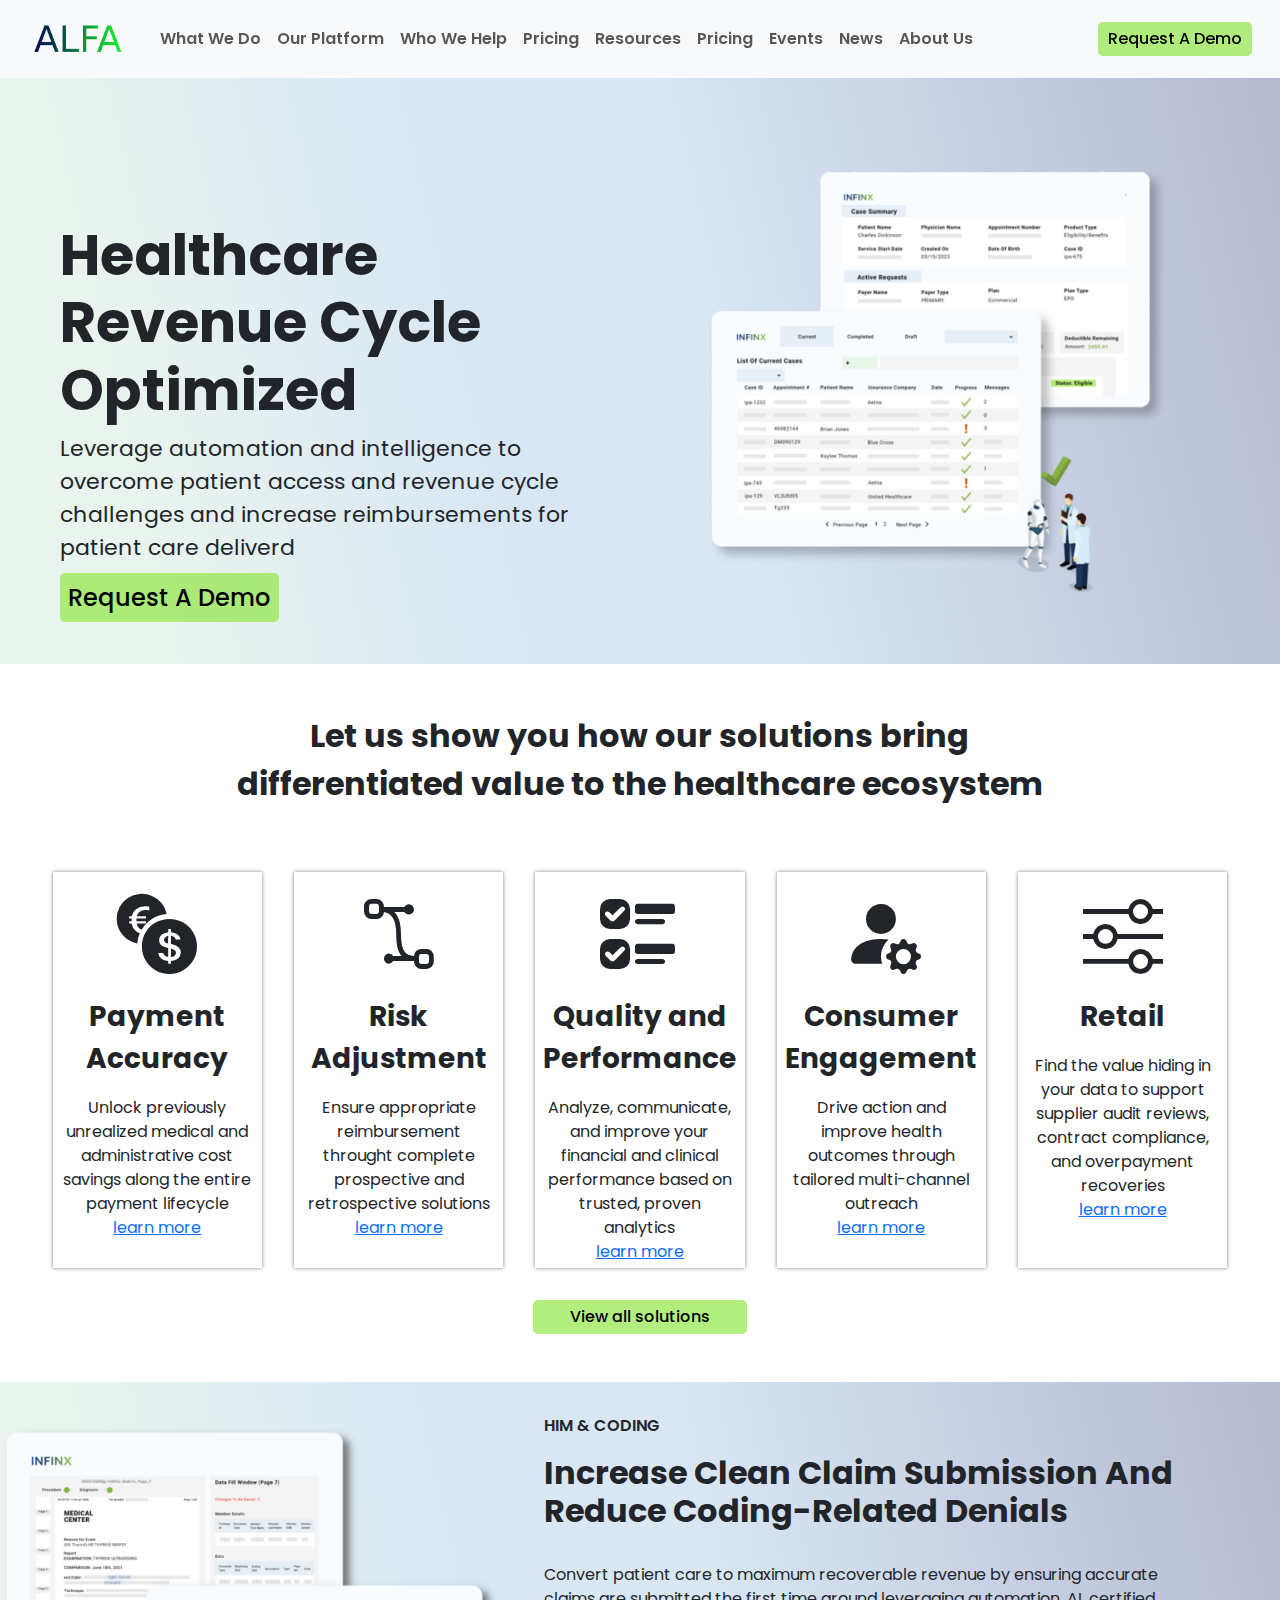
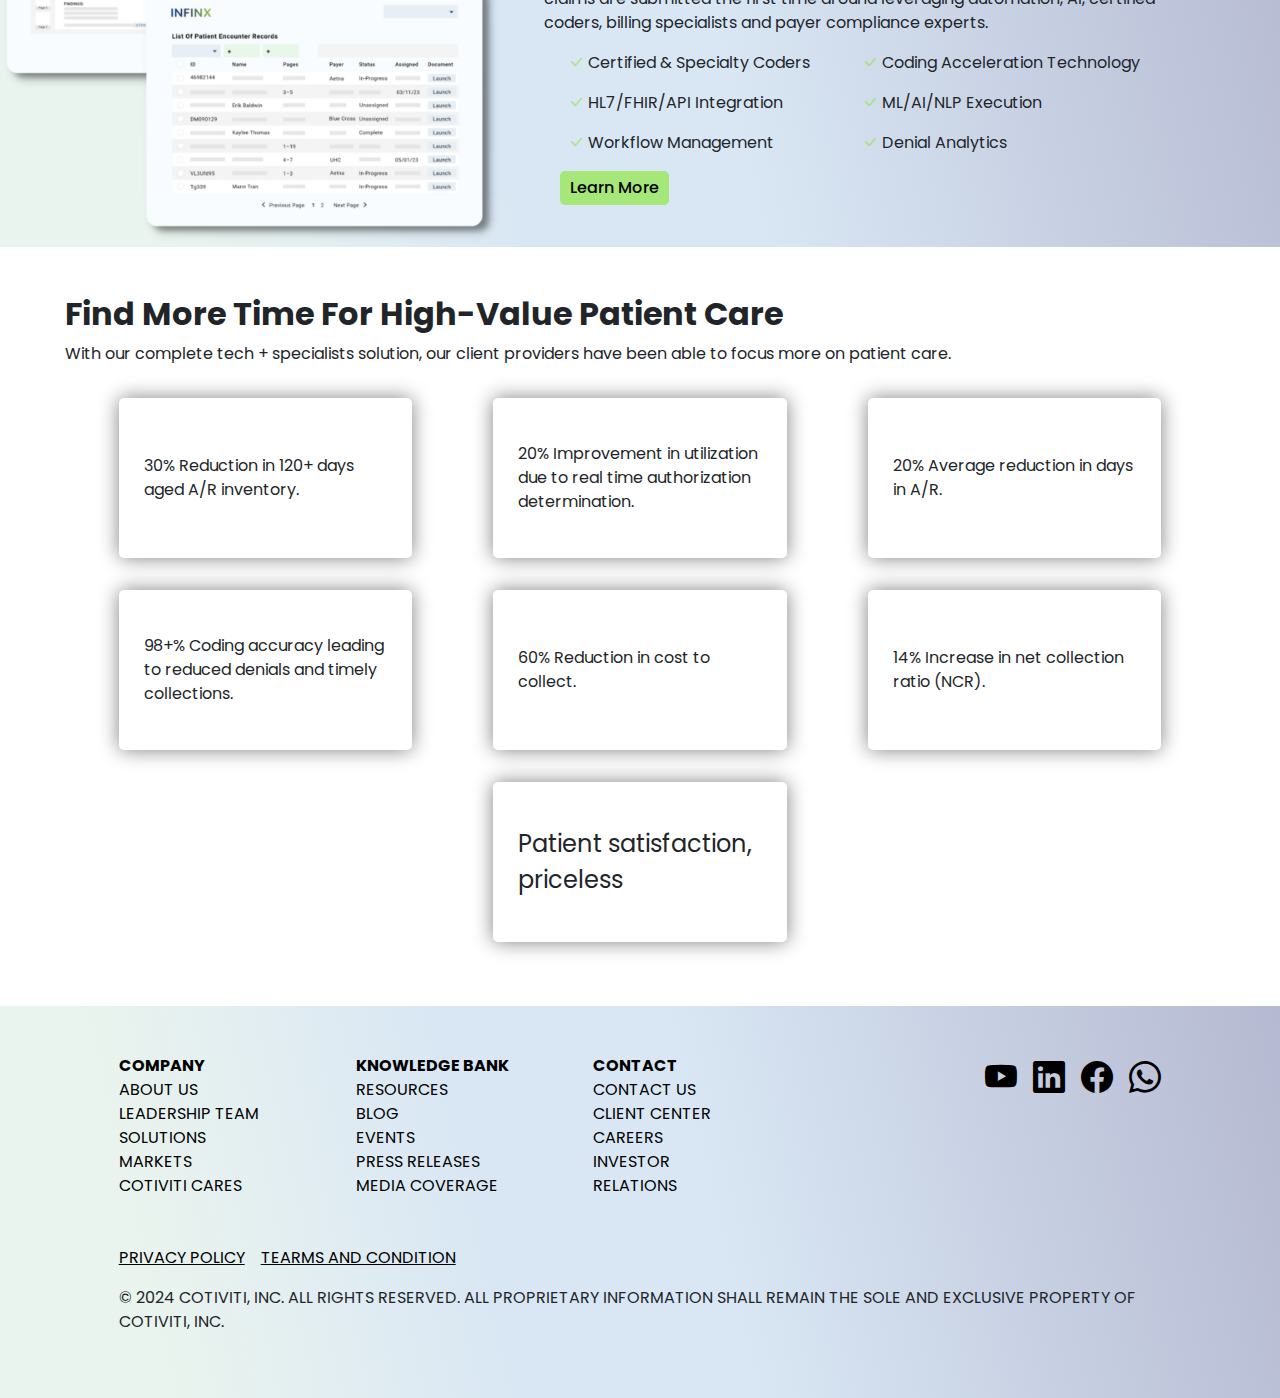
==== commit 31bad310: "about us added" ====
--- a/index.html
+++ b/index.html
@@ -28,8 +28,10 @@
       <div class="container-fluid">
         <a class="navbar-brand" href="/">
           <img
-            src="https://www.infinx.com/wp-content/uploads/2023/02/Infinx-Logo-2023-1.png"
-            alt=""
+            src="./images/logo.png"
+            alt="logo"
+            width="100"
+            style="mix-blend-mode: darken;"
           />
         </a>
         <!-- <button
